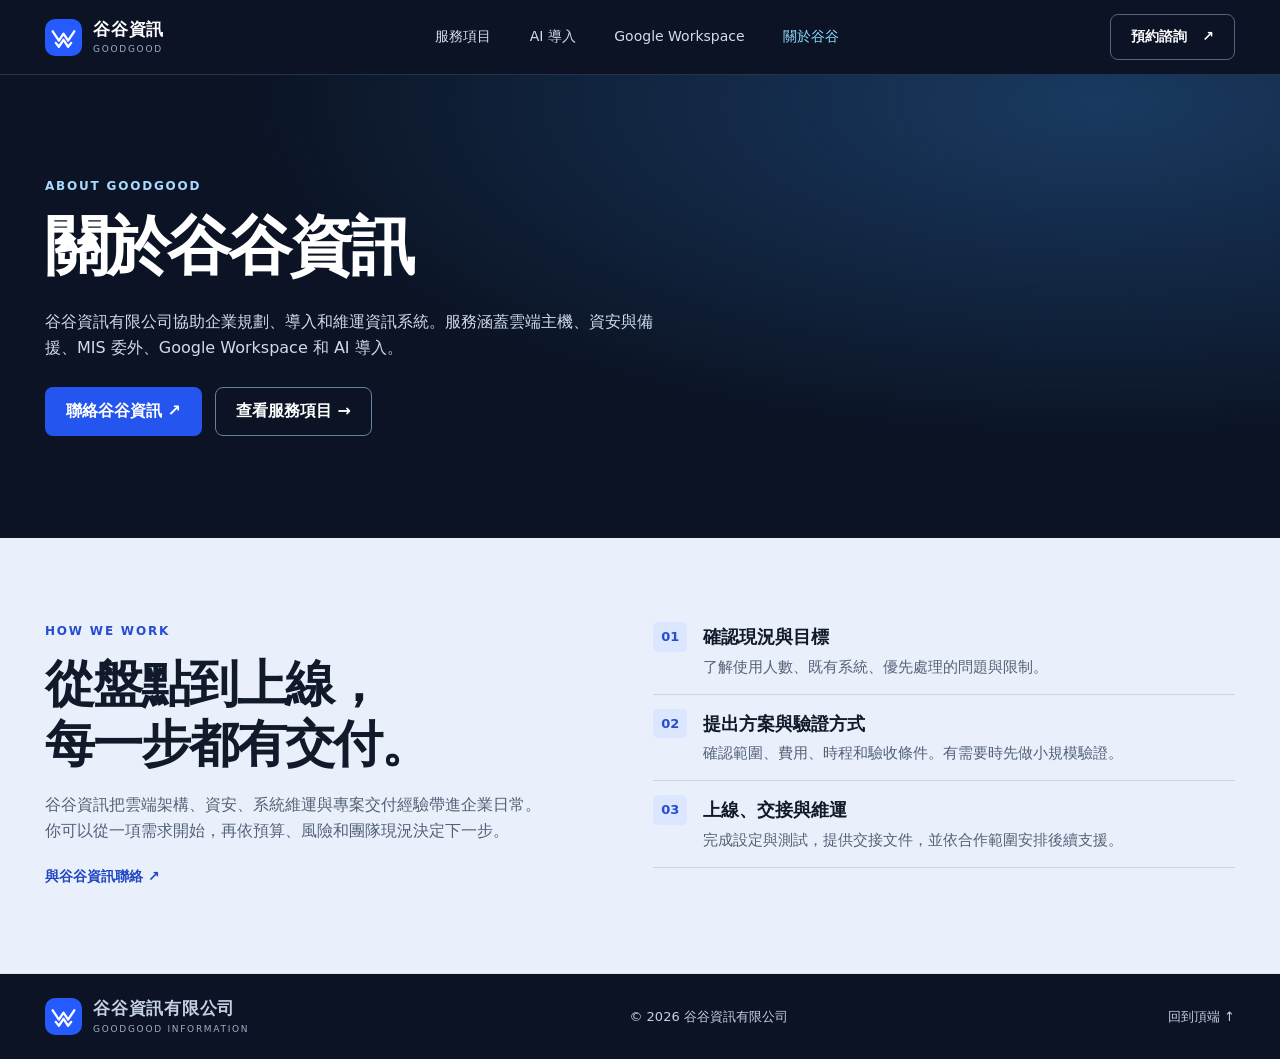
==== about.html @ a725d883 "Add GoodGood service pages and geometric homepage artwork" ====
<!doctype html>
<html lang="zh-Hant-TW">
<head>
<meta charset="utf-8">
<meta name="viewport" content="width=device-width, initial-scale=1">
<meta name="description" content="認識谷谷資訊有限公司的企業 IT、雲端架構、資安與系統維運服務。">
<meta name="theme-color" content="#0b1324">
<title>關於谷谷｜谷谷資訊 GoodGood</title>
<link rel="icon" href="assets/mark.svg" type="image/svg+xml">
<link rel="stylesheet" href="styles.css">
<script defer src="script.js"></script>
</head>
<body id="top">
<a href="#main" class="skip">跳至主要內容</a>
<header class="header">
  <div class="wrap nav">
    <a class="brand" href="index.html" aria-label="谷谷資訊首頁"><img src="assets/mark.svg" width="37" height="37" alt=""><span><b>谷谷資訊</b><small>GOODGOOD</small></span></a>
    <button type="button" class="menu" aria-controls="nav-links" aria-expanded="false" hidden>選單 <span aria-hidden="true">☰</span></button>
    <nav id="nav-links" aria-label="主選單"><a href="index.html#services">服務項目</a><a href="index.html#ai">AI 導入</a><a href="workspace.html">Google Workspace</a><a href="about.html" aria-current="page">關於谷谷</a></nav>
    <a class="button nav-cta" href="index.html#contact">預約諮詢 <span aria-hidden="true">↗</span></a>
  </div>
</header>
<main id="main">
  <section class="page-intro">
    <div class="wrap">
      <p class="kicker">ABOUT GOODGOOD</p>
      <h1>關於谷谷資訊</h1>
      <p>谷谷資訊有限公司協助企業規劃、導入和維運資訊系統。服務涵蓋雲端主機、資安與備援、MIS 委外、Google Workspace 和 AI 導入。</p>
      <div class="actions"><a class="button primary" href="index.html#contact">聯絡谷谷資訊 ↗</a><a class="button ghost" href="index.html#services">查看服務項目 →</a></div>
    </div>
  </section>
  <section class="about section" id="process">
  <div class="wrap about-grid">
    <div><p class="kicker">HOW WE WORK</p><h2>從盤點到上線，<br>每一步都有交付。</h2><p>谷谷資訊把雲端架構、資安、系統維運與專案交付經驗帶進企業日常。你可以從一項需求開始，再依預算、風險和團隊現況決定下一步。</p><a class="text-link" href="index.html#contact">與谷谷資訊聯絡 <span aria-hidden="true">↗</span></a></div>
    <ol class="steps">
      <li><b>01</b><div><h3>確認現況與目標</h3><p>了解使用人數、既有系統、優先處理的問題與限制。</p></div></li>
      <li><b>02</b><div><h3>提出方案與驗證方式</h3><p>確認範圍、費用、時程和驗收條件。有需要時先做小規模驗證。</p></div></li>
      <li><b>03</b><div><h3>上線、交接與維運</h3><p>完成設定與測試，提供交接文件，並依合作範圍安排後續支援。</p></div></li>
    </ol>
  </div>
</section>

</main>
<footer class="footer"><div class="wrap footer-inner"><a class="brand" href="index.html"><img src="assets/mark.svg" width="37" height="37" alt=""><span><b>谷谷資訊有限公司</b><small>GOODGOOD INFORMATION</small></span></a><p>© 2026 谷谷資訊有限公司</p><a class="back-top" href="#top">回到頂端 ↑</a></div></footer>
</body>
</html>
---- styles.css ----
:root{--ink:#101a2b;--muted:#536178;--blue:#204fe8;--night:#0b1324;--line:#e1e8f2;--wrap:1190px;color-scheme:light}
*,*::before,*::after{box-sizing:border-box}
html{scroll-behavior:smooth}
body{margin:0;color:var(--ink);background:#f7f9fd;font-family:Inter,"PingFang TC","Microsoft JhengHei","Noto Sans CJK TC",system-ui,sans-serif;line-height:1.65}
img{display:block;max-width:100%}
a{color:inherit;text-decoration:none}
button,input,select,textarea{font:inherit}
button{cursor:pointer}
:focus-visible{outline:3px solid #438bff;outline-offset:4px}
.wrap{width:min(var(--wrap),calc(100% - 80px));margin-inline:auto}
[id]{scroll-margin-top:96px}
.skip{position:fixed;top:8px;left:8px;transform:translateY(-150%);z-index:10;background:#fff;padding:12px}
.skip:focus{transform:none}
.header{position:sticky;top:0;z-index:5;background:var(--night);color:#fff;border-bottom:1px solid #23334a}
.nav{min-height:74px;display:flex;align-items:center;justify-content:space-between;gap:28px}
.brand{display:inline-flex;align-items:center;gap:11px;white-space:nowrap}
.brand b,.brand small{display:block;line-height:1.25}
.brand b{font-size:17px;letter-spacing:.045em}
.brand small{font-size:9px;letter-spacing:.19em;color:#9eafc7;margin-top:4px}
.nav nav{display:flex;align-items:center;gap:clamp(18px,3vw,42px);font-size:14px;color:#d3dcea}
.nav nav a:hover,.back-top:hover{color:#8fdcff}
.button{min-height:46px;display:inline-flex;align-items:center;justify-content:center;gap:15px;padding:10px 20px;border:1px solid transparent;border-radius:8px;font-weight:700;white-space:nowrap;transition:background .2s,transform .2s,border-color .2s}
.button:hover{transform:translateY(-2px)}
.nav-cta{font-size:14px;border-color:#526582}
.nav-cta:hover,.ghost:hover{background:#ffffff16}
.menu{display:none}
.hero{position:relative;isolation:isolate;overflow:hidden;background:#0a1425;color:#fff}
.hero-art,.hero::after{position:absolute;inset:0}
.hero-art{z-index:-2;overflow:hidden;background:radial-gradient(ellipse at 77% 44%,#174974 0%,#101f39 43%,#0a1425 73%)}
.hero-art::before{content:"";position:absolute;inset:0;background:repeating-linear-gradient(0deg,transparent 0 47px,#72b7ed12 47px 48px),repeating-linear-gradient(90deg,transparent 0 47px,#72b7ed12 47px 48px);mask-image:linear-gradient(90deg,transparent 18%,#000 85%)}
.hero-orbits{position:absolute;top:48%;left:77%;width:clamp(330px,52vw,800px);aspect-ratio:1;transform:translate(-50%,-50%);display:grid;place-items:center}
.hero-orbits span{position:absolute;width:82%;height:82%;border:1px solid #65bdfa78;border-radius:25%;transform:rotate(-27deg) scaleY(.68);box-shadow:0 0 28px #46acff1c,inset 0 0 24px #46acff16;animation:orbit-breathe 7s ease-in-out infinite alternate}
.hero-orbits span:nth-child(2){width:71%;height:71%;transform:rotate(7deg) scaleY(.76);border-color:#86ddff9c;animation-delay:-2s}
.hero-orbits span:nth-child(3){width:55%;height:55%;transform:rotate(36deg) scaleY(.83);border-color:#72e7d2b0;animation-delay:-4s}
.hero-orbits span:nth-child(4){width:34%;height:34%;transform:rotate(54deg);background:radial-gradient(circle,#5fcefa47,transparent 68%);animation-delay:-6s}
@keyframes orbit-breathe{to{opacity:.44}}
.hero::after{content:"";z-index:-1;background:linear-gradient(90deg,#091423 0%,#0a1424ea 24%,#0a142470 56%,transparent 86%),linear-gradient(0deg,#091423b0,transparent 27%)}
.hero-inner{min-height:540px;display:flex;flex-direction:column;align-items:flex-start;justify-content:center;padding-block:65px}
.kicker{margin:0 0 12px;color:#244dd0;font-size:12px;font-weight:800;letter-spacing:.15em}
.hero-kicker{color:#a9dbff;display:flex;align-items:center;gap:10px;letter-spacing:.12em}
.hero-kicker i,.hero-footer i{display:inline-block;width:8px;height:8px;border-radius:50%;background:#6df2d5;box-shadow:0 0 13px #6df2d5;animation:pulse 3s ease-in-out infinite}
@keyframes pulse{50%{box-shadow:0 0 17px 4px #6df2d54d}}
h1,h2,h3,p{margin-top:0}
h1{font-size:clamp(36px,5.15vw,76px);letter-spacing:-.045em;line-height:1.18;margin-bottom:24px;font-weight:850}
h1 em{font-style:normal;color:#83d8ff}
.hero-description{max-width:480px;color:#d0dbea;font-size:clamp(16px,1.5vw,18px);margin-bottom:29px}
.actions,.card-actions{display:flex;align-items:center;gap:13px;flex-wrap:wrap}
.primary{color:#fff;background:#2455ee}
.primary:hover{background:#1843d2}
.ghost{border-color:#66819e}
.hero-footer{display:flex;justify-content:space-between;align-items:center;border-top:1px solid #b2c8e335;color:#b8c9df;font-size:10px;letter-spacing:.15em;padding-block:13px}
.hero-footer i{width:5px;height:5px;margin-right:7px}
.section{padding-block:84px}
.section-head{display:flex;align-items:end;justify-content:space-between;gap:25px;margin-bottom:31px}
.section-head>p{max-width:410px;color:var(--muted);margin:0}
h2{font-size:clamp(31px,4vw,50px);letter-spacing:-.04em;line-height:1.2;margin-bottom:0}
.cards{display:grid;grid-template-columns:repeat(3,minmax(0,1fr));gap:16px}
.card{display:flex;flex-direction:column;align-items:flex-start;min-height:230px;background:white;border:1px solid var(--line);border-radius:16px;padding:25px;transition:transform .23s,border-color .23s,box-shadow .23s}
.card:hover,.card:focus-within{transform:translateY(-4px);border-color:#acbdf5;box-shadow:0 13px 25px #192c6920}
.card-ai{background:#eef3ff;border-color:#dbe5ff}
.card-workspace{background:#eff9f6;border-color:#d8ece6}
.icon{display:grid;place-items:center;width:42px;height:42px;background:#e8efff;border-radius:10px;color:#2653dd;font-size:23px;font-weight:800;margin-bottom:14px}
.card-ai .icon{background:#2555eb;color:#fff}
.google{background:#ddf1ea;color:#087358}
.card h3{font-size:21px;line-height:1.3;margin-bottom:9px}
.card p{color:var(--muted);font-size:15px;margin-bottom:17px}
.card>a,.card-actions{margin-top:auto}
.card a,.text-link{color:#2047c2;font-weight:750;font-size:14px}
.card a:hover,.text-link:hover{text-decoration:underline}
.about{background:#eaf0fb;border-block:1px solid #dce5f4}
.about-grid,.contact{display:grid;grid-template-columns:1fr 1.15fr;gap:clamp(30px,8vw,106px);align-items:start}
.about-grid>div>p:not(.kicker),.contact-copy>p:not(.kicker){color:var(--muted);margin:18px 0}
.steps{list-style:none;padding:0;margin:0}
.steps li{display:flex;gap:16px;align-items:start;padding:14px 0;border-bottom:1px solid #cad7ee}
.steps li:first-child{padding-top:0}
.steps li>b{color:#244dd0;background:#dce7ff;padding:4px 8px;border-radius:5px;font-size:13px}
.steps h3{font-size:18px;margin-bottom:3px}
.steps p{color:var(--muted);margin:0;font-size:15px}
address{font-style:normal;display:grid;gap:13px;margin-top:26px}
address a{padding-bottom:11px;border-bottom:1px solid var(--line);overflow-wrap:anywhere}
address a:hover strong{color:var(--blue)}
address span{display:block;color:var(--muted);font-size:12px}
address i{font-style:normal}
form{padding:28px;background:white;border:1px solid var(--line);border-radius:16px}
form h3{margin-bottom:1px;font-size:22px}
.required-note{font-size:13px;color:var(--muted);margin-bottom:16px}
.form-grid{display:grid;grid-template-columns:1fr 1fr;gap:14px}
.form-grid label{display:grid;gap:5px;min-width:0;color:#26334a;font-size:14px;font-weight:700}
.wide{grid-column:1/-1}
input:not([type=checkbox]),select,textarea{border:1px solid #c8d3e3;border-radius:7px;background:#fbfcff;color:var(--ink);width:100%;min-height:43px;padding:8px 10px}
textarea{resize:vertical}
.consent{display:flex;align-items:flex-start;gap:9px;font-size:13px;color:var(--muted);margin:16px 0}
.consent input{margin-top:4px;accent-color:var(--blue)}
button:disabled{opacity:.65;cursor:wait}
.form-status{margin:10px 0 0;font-size:14px}
.form-status:empty{margin:0}
.success{color:#08704e}.error{color:#a42630}
.footer{background:var(--night);color:#c4d0e3;padding:24px 0}
.footer-inner{display:flex;align-items:center;justify-content:space-between;gap:18px;flex-wrap:wrap}
.footer p,.back-top{font-size:13px;margin:0}
@media(max-width:920px){.wrap{width:calc(100% - 48px)}.nav{gap:15px}.nav nav{gap:16px}.cards{grid-template-columns:repeat(2,minmax(0,1fr))}.section{padding-block:62px}}
@media(max-width:740px){.nav{min-height:65px;flex-wrap:wrap;position:relative}.nav-cta{display:none}.menu:not([hidden]){display:block;border:1px solid #526582;border-radius:7px;background:none;color:#fff;padding:6px 10px}.menu span{margin-left:6px}.nav nav{width:100%;flex-wrap:wrap;padding-bottom:12px}.nav nav.enhanced{display:none}.nav nav.is-open{display:grid;position:absolute;left:0;top:100%;background:#101c30;padding:14px;border:1px solid #354967;border-radius:0 0 12px 12px;gap:0}.nav nav.is-open a{padding:8px}.section-head{align-items:start;flex-direction:column;gap:12px}.about-grid,.contact{grid-template-columns:1fr}}
@media(max-width:540px){.wrap{width:calc(100% - 36px)}.section{padding-block:49px}.hero-inner{min-height:530px;padding-block:90px 42px;justify-content:end}.hero-orbits{left:67%;top:29%}.hero::after{background:linear-gradient(0deg,#091423 6%,#091423ef 39%,#09142375 73%,#09142332 100%)}.hero-footer span+span{display:none}.hero-description{margin-bottom:21px}.cards,.form-grid{grid-template-columns:1fr}.card{min-height:0}.actions .button{padding-inline:13px;gap:8px}form{padding:19px}.footer-inner{gap:10px 18px}}
@media(prefers-reduced-motion:reduce){*,*::before,*::after{scroll-behavior:auto!important;animation:none!important;transition:none!important}.button:hover,.card:hover,.card:focus-within{transform:none}}

.nav nav a[aria-current="page"]{color:#8fdcff}
.page-intro{background:radial-gradient(ellipse at 86% 6%,#193a61,transparent 56%),var(--night);color:white;padding-block:clamp(48px,8vw,108px)}
.page-intro .kicker{color:#a9dbff}
.page-intro h1{font-size:clamp(32px,5vw,64px)}
.page-intro p:not(.kicker){color:#d0dbea;max-width:630px;margin-bottom:26px}
#process{border-top:0}
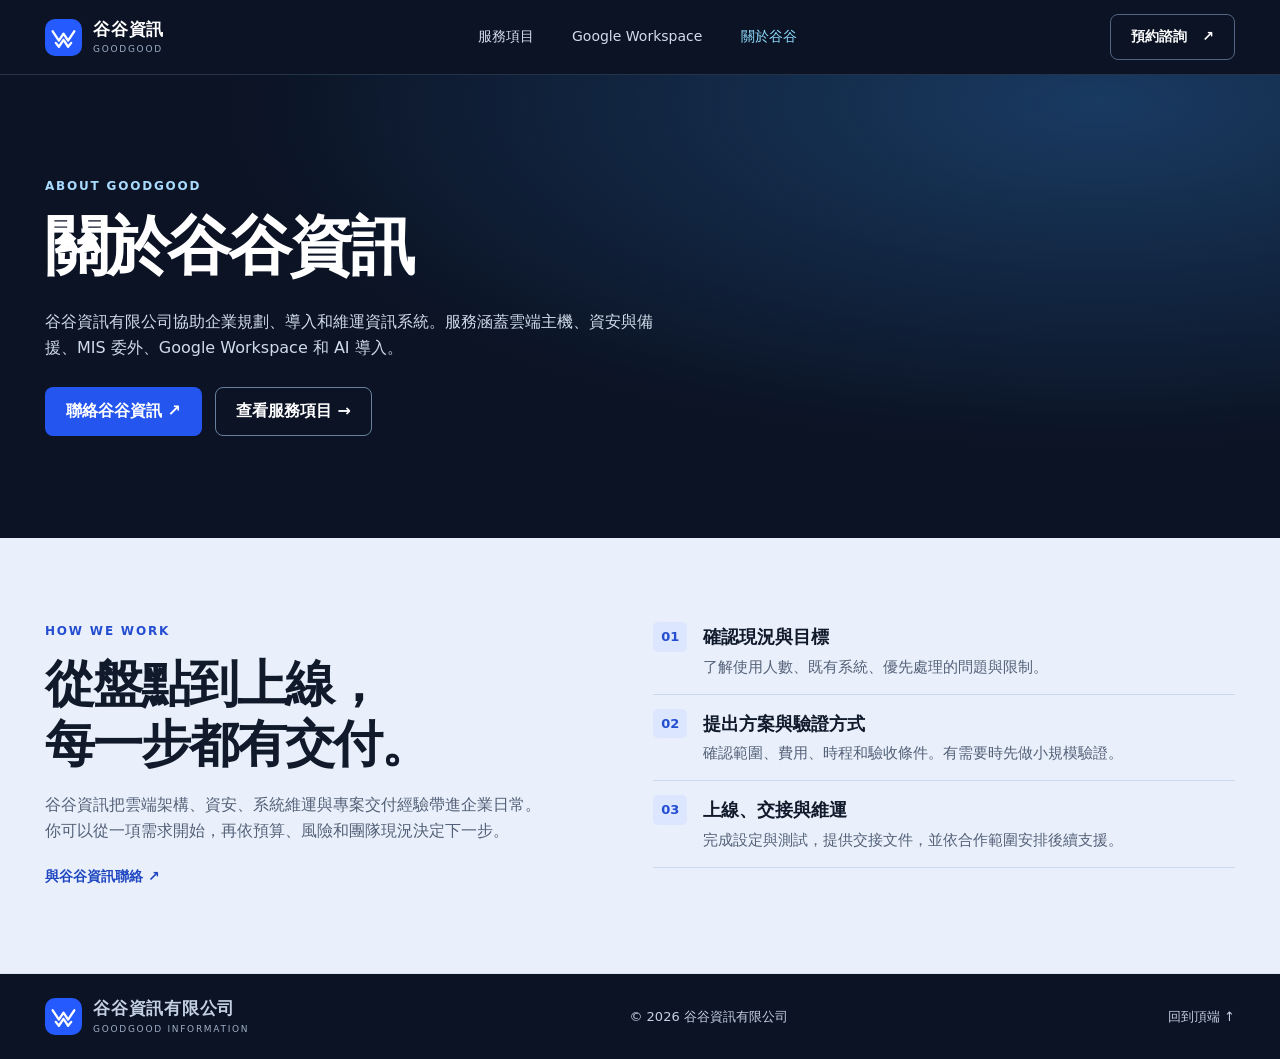
==== commit e5544e3b: "Integrate Workspace estimator, onboarding, and FAQ into GoodGood site" ====
--- a/about.html
+++ b/about.html
@@ -16,7 +16,7 @@
   <div class="wrap nav">
     <a class="brand" href="index.html" aria-label="谷谷資訊首頁"><img src="assets/mark.svg" width="37" height="37" alt=""><span><b>谷谷資訊</b><small>GOODGOOD</small></span></a>
     <button type="button" class="menu" aria-controls="nav-links" aria-expanded="false" hidden>選單 <span aria-hidden="true">☰</span></button>
-    <nav id="nav-links" aria-label="主選單"><a href="index.html#services">服務項目</a><a href="index.html#ai">AI 導入</a><a href="workspace.html">Google Workspace</a><a href="about.html" aria-current="page">關於谷谷</a></nav>
+    <nav id="nav-links" aria-label="主選單"><a href="index.html#services">服務項目</a><a href="workspace.html">Google Workspace</a><a href="about.html" aria-current="page">關於谷谷</a></nav>
     <a class="button nav-cta" href="index.html#contact">預約諮詢 <span aria-hidden="true">↗</span></a>
   </div>
 </header>
--- a/styles.css
+++ b/styles.css
@@ -109,3 +109,20 @@
 .page-intro h1{font-size:clamp(32px,5vw,64px)}
 .page-intro p:not(.kicker){color:#d0dbea;max-width:630px;margin-bottom:26px}
 #process{border-top:0}
+
+.plan-cards .card{min-height:0}
+.plan-cards ul{margin:0;padding-left:1.2em;color:var(--muted);font-size:15px}
+.workspace-calc{display:grid;grid-template-columns:1.1fr 1fr;gap:24px;margin-top:20px}
+.estimate{background:#eef3ff;border-radius:12px;padding:20px}
+.estimate output{display:block;font-size:clamp(26px,4vw,40px);font-weight:800;line-height:1.2;margin-bottom:12px}
+.estimate p:not(.kicker){font-size:14px;color:var(--muted)}
+.estimate p a{color:var(--blue);text-decoration:underline}
+.copy-estimate{background:white;color:var(--blue);border-color:#c8d6fc}
+.copy-estimate[hidden]{display:none}
+.workspace-steps li:last-child{border-bottom:0}
+.workspace-faq details{border-bottom:1px solid #cad7ee;padding:13px 0}
+.workspace-faq summary{cursor:pointer;font-weight:700}
+.workspace-faq details p{color:var(--muted);margin:8px 0 0}
+.workspace-faq>.button{margin-top:24px}
+@media(max-width:740px){.workspace-calc{grid-template-columns:1fr}}
+@media(max-width:380px){.estimate{padding:14px}.estimate .button{white-space:normal}}
